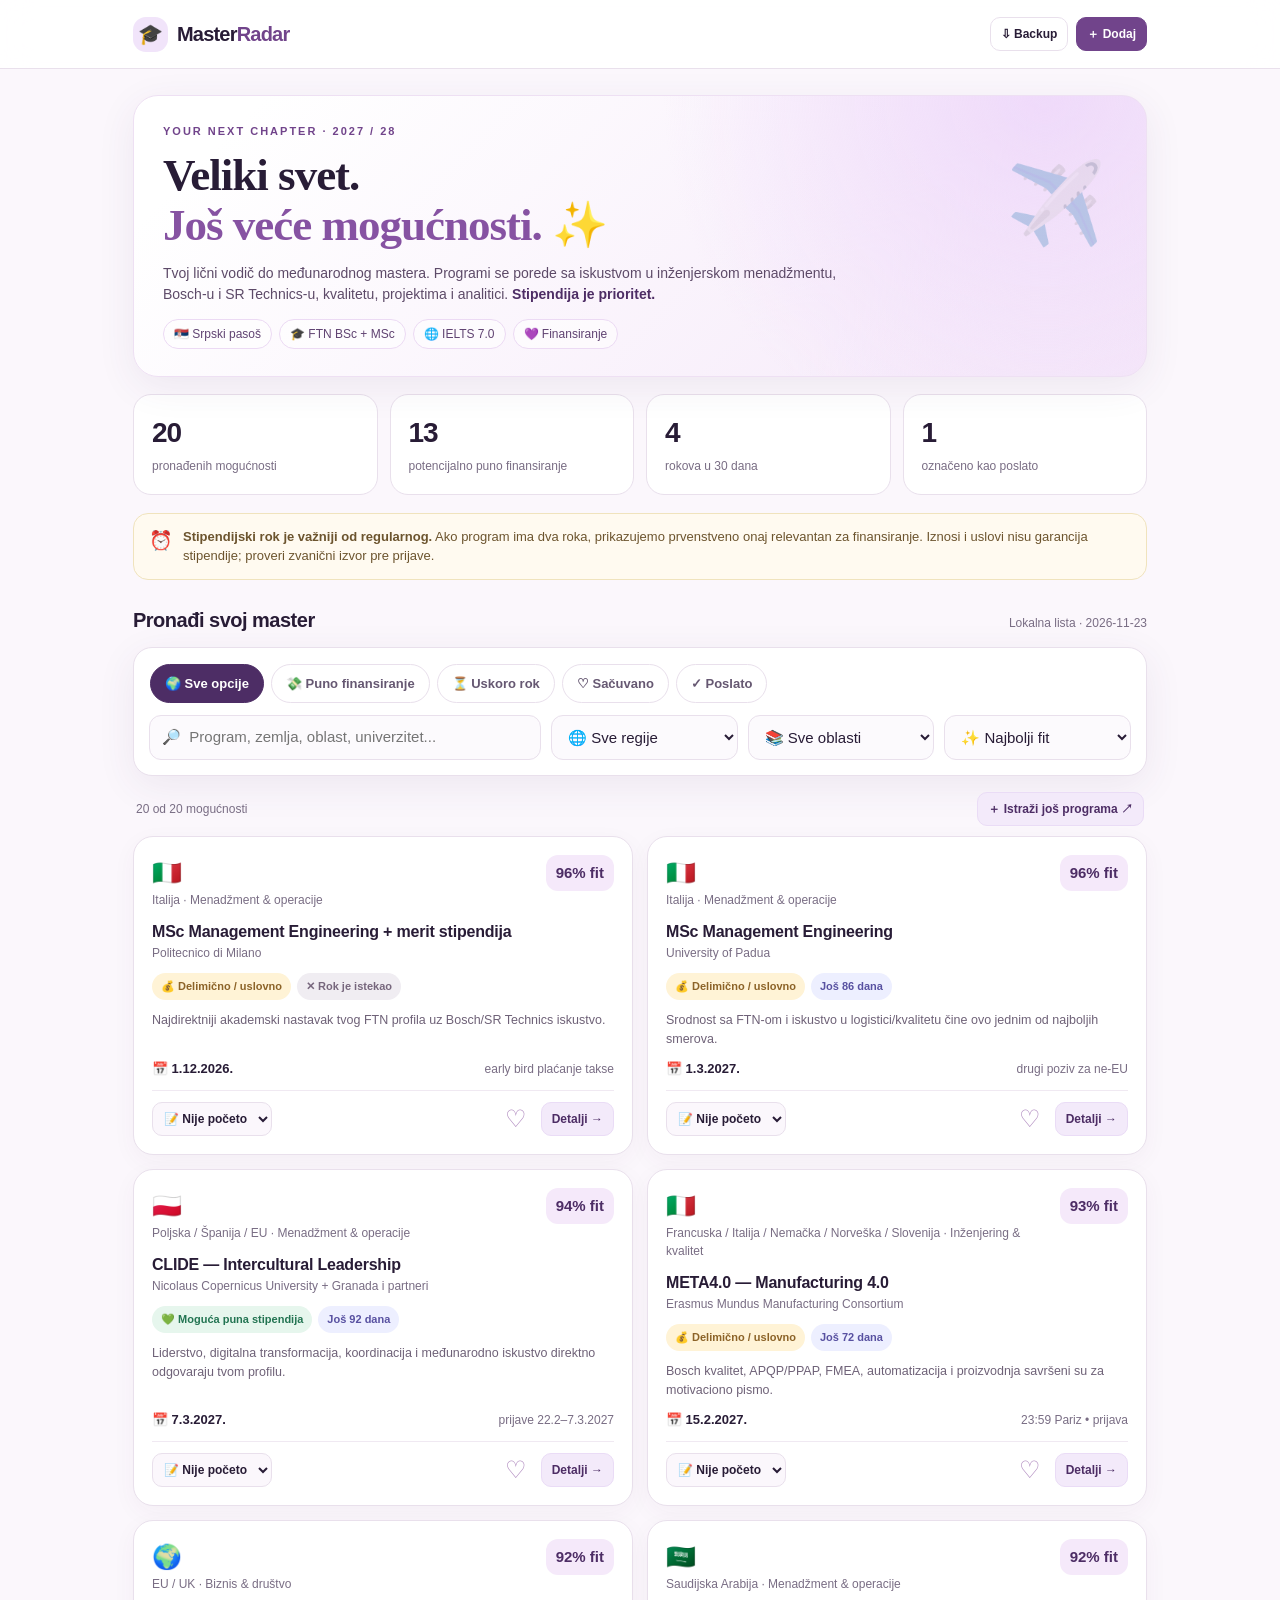
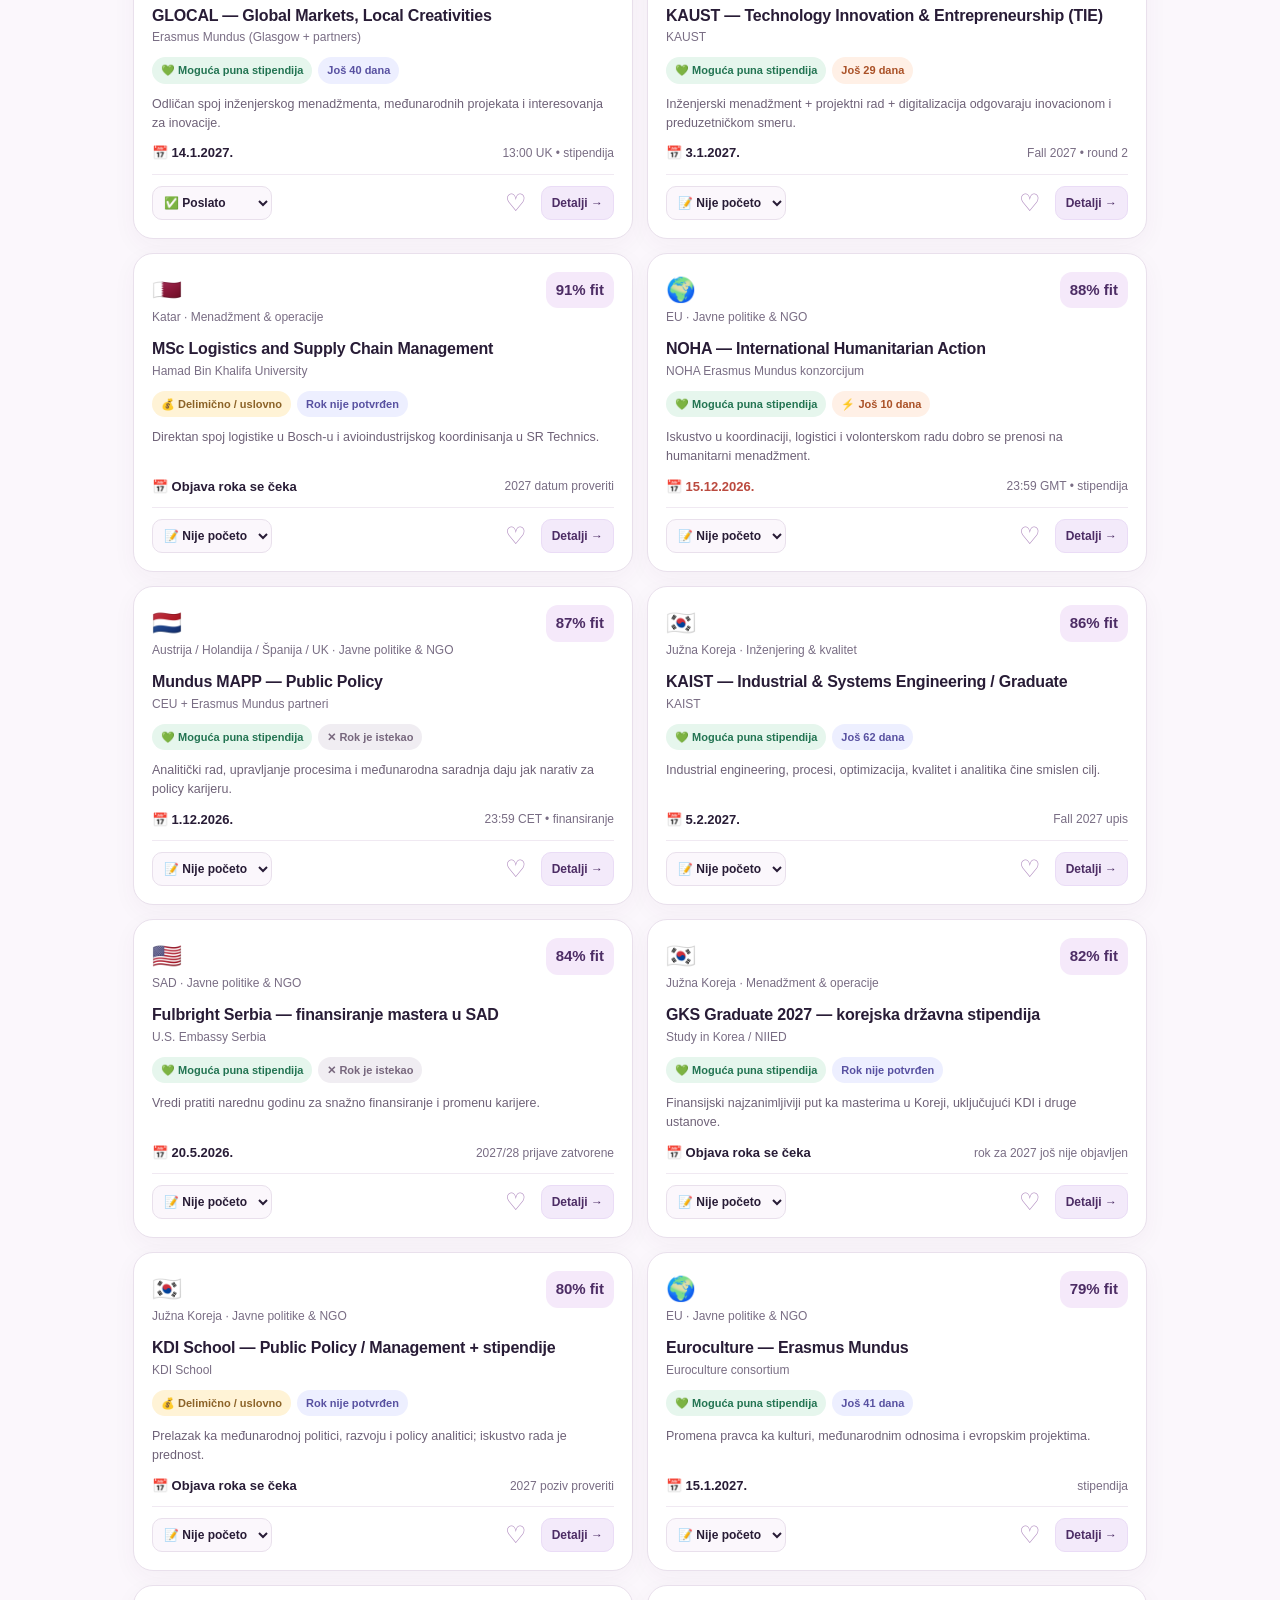
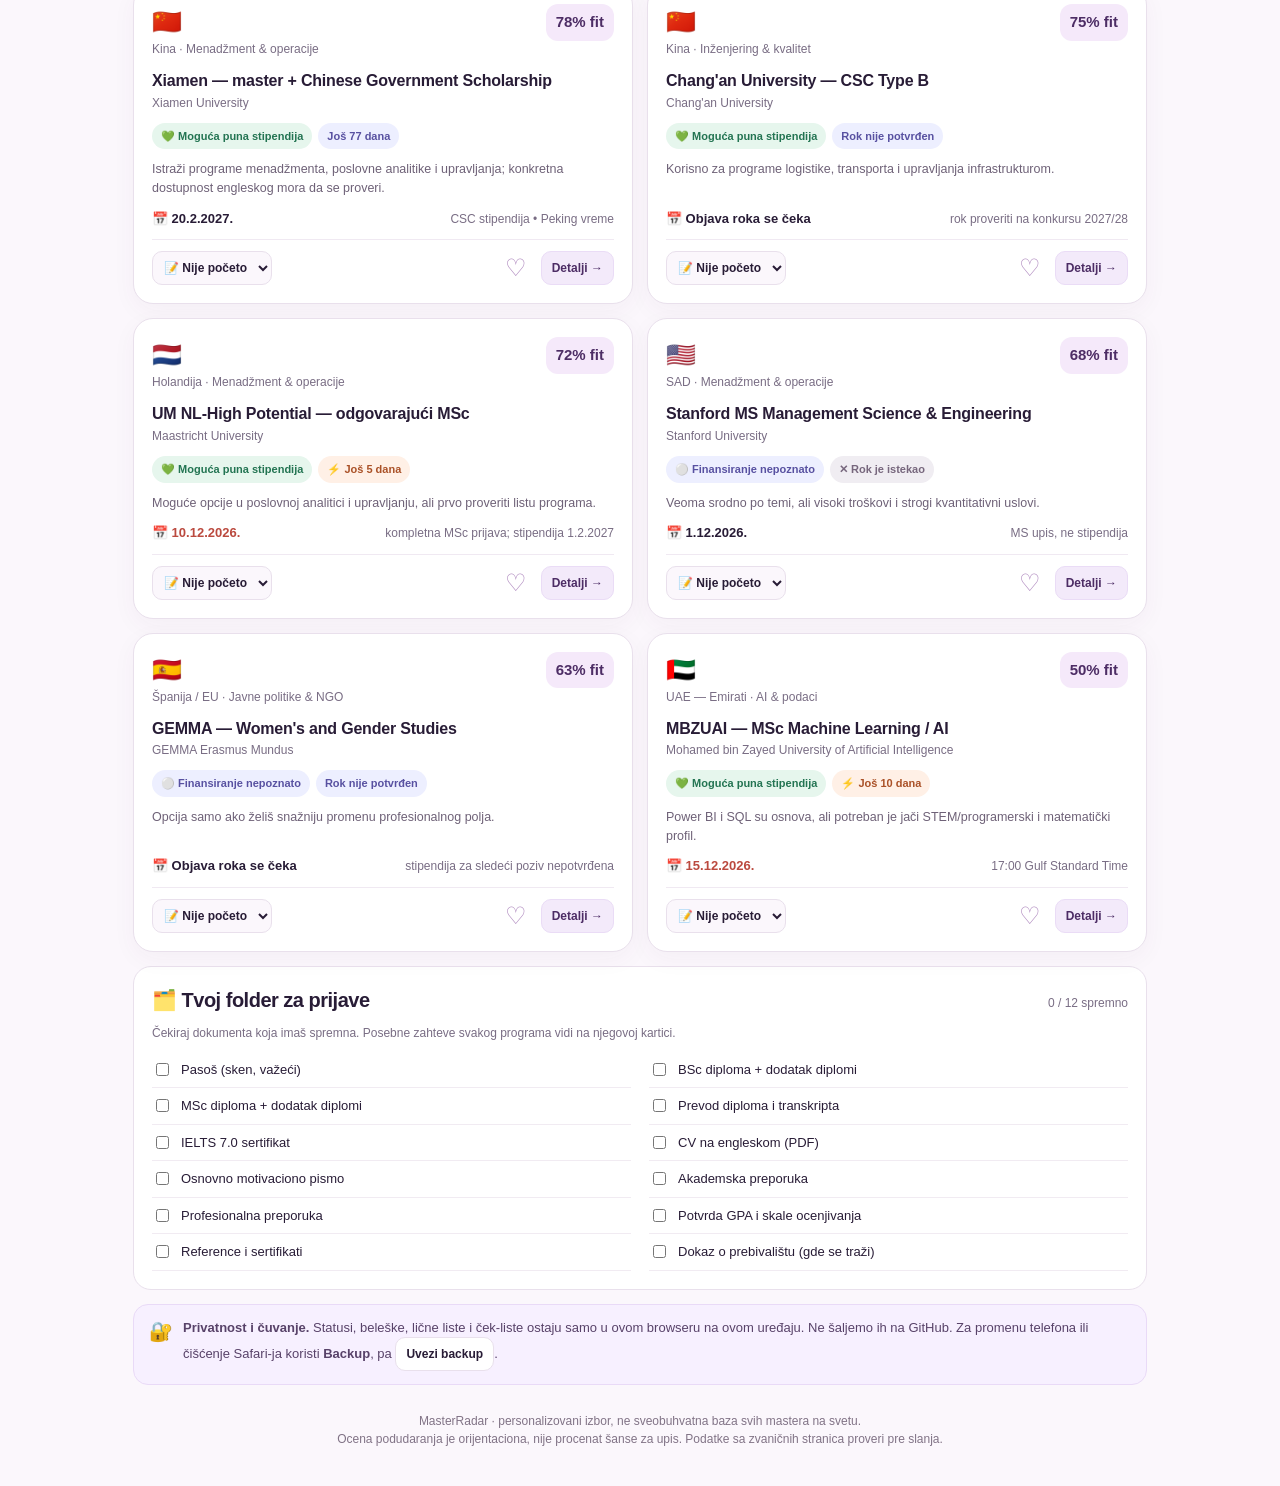
==== site/masterradar/index.html @ 1c909480 "Build mobile MasterRadar app with funding filters, deadlines, checklists and local backups" ====
<!doctype html>
<html lang="sr">
<head>
<meta charset="utf-8"><meta name="viewport" content="width=device-width,initial-scale=1,viewport-fit=cover">
<meta name="theme-color" content="#faf4fb"><meta name="apple-mobile-web-app-capable" content="yes"><meta name="apple-mobile-web-app-title" content="MasterRadar">
<meta name="description" content="Tvoj lični radar master programa, stipendija i prijava za 2027/28.">
<title>MasterRadar · tvoj sledeći korak</title>
<link rel="icon" href="data:image/svg+xml,%3Csvg xmlns='http://www.w3.org/2000/svg' viewBox='0 0 64 64'%3E%3Crect rx='18' width='64' height='64' fill='%2371448b'/%3E%3Ctext x='32' y='44' font-size='36' text-anchor='middle'%3E%F0%9F%8E%93%3C/text%3E%3C/svg%3E">
<style>
:root{--bg:#fbf7fc;--white:#fff;--ink:#281c36;--muted:#796d84;--rose:#eaddf3;--purple:#71448b;--deep:#4d2d65;--border:#e9e0ec;--mint:#e5f5ee;--gold:#fdf2d5;--shadow:0 10px 38px rgba(82,50,100,.08)}
*{box-sizing:border-box}html{scroll-behavior:smooth}body{margin:0;background:var(--bg);color:var(--ink);font:15px/1.5 -apple-system,BlinkMacSystemFont,"Segoe UI",sans-serif}a{color:inherit}button,input,select,textarea{font:inherit}button{cursor:pointer}button:focus-visible,a:focus-visible,input:focus-visible,select:focus-visible,textarea:focus-visible{outline:3px solid #ae81da;outline-offset:2px}
.container{max-width:1050px;margin:auto;padding:0 18px}.top{background:rgba(255,255,255,.9);border-bottom:1px solid var(--border);position:sticky;top:0;z-index:20;backdrop-filter:blur(16px)}.topinner{min-height:68px;display:flex;align-items:center;gap:14px;justify-content:space-between}.brand{font-size:20px;letter-spacing:-.8px;font-weight:850;display:flex;align-items:center;gap:9px}.brand i{display:inline-grid;place-items:center;background:#f1e4fa;border-radius:13px;width:35px;height:35px;font-style:normal}.brand span{color:var(--purple)}.actions{display:flex;gap:8px;flex-wrap:wrap}
.btn{border:1px solid var(--border);border-radius:13px;padding:10px 14px;background:white;color:var(--ink);font-weight:700;display:inline-flex;gap:7px;align-items:center;justify-content:center;text-decoration:none}.btn.primary{border-color:var(--purple);background:var(--purple);color:white}.btn.soft{background:#f3eafa;color:var(--deep);border-color:#eadcf6}.btn.small{font-size:12px;padding:7px 10px;border-radius:10px}.btn:hover{filter:brightness(.97)}.btn.danger{color:#a63652}.btn:disabled{opacity:.5}
.hero{background:radial-gradient(circle at 90% 0%,#efdafa 0,transparent 40%),linear-gradient(135deg,#fff 10%,#f5e8f9 100%);border:1px solid #eee0f3;border-radius:25px;padding:27px 29px;margin:26px 0 17px;position:relative;overflow:hidden;box-shadow:var(--shadow)}.eyebrow{font-size:11px;letter-spacing:2px;color:var(--purple);font-weight:850;text-transform:uppercase}.hero h1{font-family:Georgia,serif;font-size:clamp(28px,5.3vw,45px);line-height:1.13;letter-spacing:-1px;margin:10px 0 12px;font-weight:700}.hero p{max-width:680px;color:#5d4a68;margin:0;font-size:14px}.hero strong{color:var(--deep)}.hero .bubbles{position:absolute;right:4%;top:17%;font-size:80px;opacity:.23;pointer-events:none}.tagline{margin-top:14px;display:flex;gap:7px;flex-wrap:wrap}.tag{display:inline-block;background:#fff9;border:1px solid #ecdaf4;border-radius:99px;padding:5px 10px;font-size:12px;color:#604372}
.stats{display:grid;grid-template-columns:repeat(4,minmax(0,1fr));gap:12px;margin-bottom:18px}.stat{background:white;border-radius:18px;padding:17px 18px;border:1px solid var(--border)}.stat b{display:block;font-size:28px;letter-spacing:-1px}.stat span{font-size:12px;color:var(--muted)}
.section-title{display:flex;justify-content:space-between;align-items:baseline;gap:10px;margin:25px 0 12px}.section-title h2{font-size:20px;margin:0;letter-spacing:-.5px}.sub{color:var(--muted);font-size:12px}
.notice{display:flex;gap:10px;align-items:flex-start;background:#fffaf0;border:1px solid #f0e3bd;border-radius:15px;padding:13px 15px;margin:12px 0;font-size:13px;color:#6c542e}.notice.purple{background:#f7f0ff;border-color:#e9daf7;color:#584269}.notice .emoji{font-size:19px}
.controls{background:white;border:1px solid var(--border);padding:15px;border-radius:19px;box-shadow:var(--shadow)}.quick{display:flex;gap:7px;overflow-x:auto;padding:1px 1px 12px;scrollbar-width:none}.pill{white-space:nowrap;border-radius:99px;border:1px solid var(--border);background:#fff;color:#665872;font-weight:700;font-size:13px;padding:9px 14px}.pill.active{background:var(--deep);border-color:var(--deep);color:#fff}.filters{display:grid;grid-template-columns:minmax(180px,2.1fr) repeat(3,minmax(110px,1fr));gap:10px}.input{min-height:44px;width:100%;border-radius:12px;border:1px solid var(--border);padding:10px 12px;background:#fcfafd;color:var(--ink)}.resultrow{display:flex;justify-content:space-between;align-items:center;margin:16px 3px 10px;gap:10px}.cards{display:grid;grid-template-columns:repeat(2,minmax(0,1fr));gap:14px}.program{display:flex;flex-direction:column;gap:11px;background:white;border:1px solid var(--border);border-radius:20px;padding:18px;box-shadow:0 7px 24px rgba(82,50,100,.045);min-width:0}.program:hover{border-color:#d4b8e4}.prog-top{display:flex;align-items:flex-start;justify-content:space-between;gap:10px}.flag{font-size:24px}.score{background:#f5e9fa;color:var(--deep);font-weight:900;padding:7px 10px;border-radius:12px;font-size:15px;white-space:nowrap}.program h3{font-size:16px;line-height:1.35;margin:1px 0 2px;letter-spacing:-.2px}.school{font-size:12px;color:var(--muted);min-height:18px}.chips{display:flex;flex-wrap:wrap;gap:6px}.chip{font-size:11px;border-radius:99px;background:#f6f1f8;padding:5px 9px;color:#654d73;font-weight:700}.chip.full{background:#e6f6ed;color:#237452}.chip.partial{background:#fff3d6;color:#8c6328}.chip.warn{background:#fff0e6;color:#aa5127}.chip.closed{background:#f0edf2;color:#77677d}.chip.info{background:#edefff;color:#5851a1}.reason{font-size:12.5px;color:#6e6177;flex:1;margin:0}.progress{display:flex;align-items:center;gap:8px;font-size:12px;justify-content:space-between}.deadline{font-size:13px;font-weight:800}.deadline.urgent{color:#bb4a3f}.cardfoot{display:flex;justify-content:space-between;align-items:center;gap:8px;padding-top:11px;border-top:1px solid #f0e9f2}.status-select{border:1px solid var(--border);background:#fbf7fc;border-radius:10px;padding:8px 7px;color:var(--ink);font-weight:650;font-size:12px;max-width:55%}.bookmark{font-size:24px;background:none;border:0;line-height:1; padding:4px 7px;color:#ad86bd}.bookmark.on{color:#b05aa3}.footbuttons{display:flex;gap:7px;align-items:center}
.empty{background:white;border:1px dashed #dac8e1;border-radius:16px;text-align:center;padding:44px 15px;color:var(--muted)}.endnote{text-align:center;color:#817386;font-size:12px;margin:27px 0 38px}
.overlay{position:fixed;inset:0;background:rgba(28,13,40,.45);z-index:100;display:none;align-items:center;justify-content:center;padding:12px;overflow:auto}.overlay.open{display:flex}.modal{background:white;width:min(720px,100%);border-radius:24px;max-height:calc(100dvh - 24px);overflow:auto;padding:24px;position:relative;box-shadow:0 24px 90px #2e143d4a}.modal h2{font-family:Georgia,serif;font-size:27px;line-height:1.2;margin:10px 0}.modal h3{font-size:15px;margin:20px 0 8px}.close{position:sticky;top:0;float:right;z-index:2;border:1px solid var(--border);background:white;border-radius:10px;width:35px;height:35px;font-size:22px;line-height:1}.modal .cols{display:grid;grid-template-columns:1fr 1fr;gap:13px}.detail-box{background:#faf6fc;border:1px solid #efe6f2;border-radius:14px;padding:12px 13px;font-size:13px}.detail-box strong{display:block;color:#755b84;font-size:11px;text-transform:uppercase;letter-spacing:.5px;margin-bottom:4px}.checkline{display:flex;gap:10px;align-items:start;padding:8px 2px;border-bottom:1px solid #f1ebf2;font-size:13px;cursor:pointer}.checkline input{accent-color:#75478c;margin:3px 2px}.note{width:100%;min-height:72px;border:1px solid var(--border);background:#fffdfd;border-radius:12px;padding:12px;resize:vertical}.modalfoot{display:flex;gap:8px;flex-wrap:wrap;margin-top:15px}.drawergrid{display:grid;grid-template-columns:1fr 1fr;gap:14px}.docs{border:1px solid var(--border);background:white;padding:18px;border-radius:18px;margin:14px 0}.docs .checkline{font-size:13px}.docsgrid{display:grid;grid-template-columns:repeat(2,minmax(0,1fr));gap:0 18px}.tiny{font-size:11px;color:var(--muted)}.toast{position:fixed;bottom:22px;left:50%;transform:translateX(-50%);background:#49305b;color:white;padding:11px 17px;border-radius:13px;box-shadow:var(--shadow);z-index:200;display:none;max-width:90vw;font-size:13px}.toast.show{display:block}
@media(max-width:750px){.stats{grid-template-columns:repeat(2,minmax(0,1fr))}.cards{grid-template-columns:1fr}.filters{grid-template-columns:1fr 1fr}.filters .search{grid-column:1/-1}.hero .bubbles{display:none}}
@media(max-width:480px){.container{padding:0 13px}.topinner{min-height:64px}.brand{font-size:17px}.brand i{width:30px;height:30px}.actions .btn{padding:8px;font-size:12px}.hero{padding:23px 19px;margin-top:17px;border-radius:19px}.hero h1{font-size:30px}.stat{padding:12px 13px;border-radius:14px}.stat b{font-size:23px}.controls{padding:12px}.filters{grid-template-columns:1fr 1fr}.filters select{font-size:12px}.modal{padding:17px;border-radius:19px}.modal h2{font-size:24px}.modal .cols,.drawergrid,.docsgrid{grid-template-columns:1fr}.program{padding:16px}.section-title h2{font-size:18px}.resultrow{align-items:flex-start}}
</style>
</head>
<body>
<header class="top"><div class="container topinner"><div class="brand"><i>🎓</i><div>Master<span>Radar</span></div></div><div class="actions"><button class="btn small" id="backupBtn" title="Izvezi sačuvane prijave">⇩ Backup</button><button class="btn small primary" id="addBtn">＋ Dodaj</button></div></div></header>
<main class="container">
<section class="hero"><div class="eyebrow">YOUR NEXT CHAPTER · 2027 / 28</div><h1>Veliki svet.<br><span style="color:#8652a2">Još veće mogućnosti.</span> ✨</h1><p>Tvoj lični vodič do međunarodnog mastera. Programi se porede sa iskustvom u inženjerskom menadžmentu, Bosch-u i SR Technics-u, kvalitetu, projektima i analitici. <strong>Stipendija je prioritet.</strong></p><div class="tagline"><span class="tag">🇷🇸 Srpski pasoš</span><span class="tag">🎓 FTN BSc + MSc</span><span class="tag">🌐 IELTS 7.0</span><span class="tag">💜 Finansiranje</span></div><div class="bubbles">✈️</div></section>
<div class="stats"><div class="stat"><b id="sTotal">—</b><span>pronađenih mogućnosti</span></div><div class="stat"><b id="sFull">—</b><span>potencijalno puno finansiranje</span></div><div class="stat"><b id="sSoon">—</b><span>rokova u 30 dana</span></div><div class="stat"><b id="sSent">—</b><span>označeno kao poslato</span></div></div>
<div class="notice"><span class="emoji">⏰</span><div><b>Stipendijski rok je važniji od regularnog.</b> Ako program ima dva roka, prikazujemo prvenstveno onaj relevantan za finansiranje. Iznosi i uslovi nisu garancija stipendije; proveri zvanični izvor pre prijave.</div></div>
<div class="section-title"><h2>Pronađi svoj master</h2><span class="sub" id="dataStamp">Učitavam podatke…</span></div>
<section class="controls">
<div class="quick" id="quick">
<button class="pill active" data-view="all">🌍 Sve opcije</button><button class="pill" data-view="funded">💸 Puno finansiranje</button><button class="pill" data-view="soon">⏳ Uskoro rok</button><button class="pill" data-view="saved">♡ Sačuvano</button><button class="pill" data-view="sent">✓ Poslato</button>
</div>
<div class="filters">
<input class="input search" id="query" placeholder="🔎  Program, zemlja, oblast, univerzitet...">
<select class="input" id="region"><option value="">🌐 Sve regije</option><option>Evropa</option><option>Azija</option><option>Bliski istok</option><option>Severna Amerika</option></select>
<select class="input" id="area"><option value="">📚 Sve oblasti</option><option>Menadžment & operacije</option><option>Inženjering & kvalitet</option><option>Javne politike & NGO</option><option>Biznis & društvo</option><option>AI & podaci</option></select>
<select class="input" id="sort"><option value="priority">✨ Najbolji fit</option><option value="deadline">📅 Najbliži rok</option><option value="country">🗺️ Po zemlji</option></select>
</div>
</section>
<div class="resultrow"><span class="sub" id="resultCount">Učitavam…</span><button id="searchWeb" class="btn small soft">＋ Istraži još programa ↗</button></div>
<section id="cards" class="cards" aria-live="polite"></section>
<section class="docs"><div class="section-title" style="margin:0 0 9px"><h2>🗂️ Tvoj folder za prijave</h2><span class="sub" id="docsProgress">0 / 0 spremno</span></div><p class="sub" style="margin:0 0 10px">Čekiraj dokumenta koja imaš spremna. Posebne zahteve svakog programa vidi na njegovoj kartici.</p><div class="docsgrid" id="globalDocs"></div></section>
<div class="notice purple"><span class="emoji">🔐</span><div><b>Privatnost i čuvanje.</b> Statusi, beleške, lične liste i ček-liste ostaju samo u ovom browseru na ovom uređaju. Ne šaljemo ih na GitHub. Za promenu telefona ili čišćenje Safari-ja koristi <b>Backup</b>, pa <button class="btn small" id="importBtn">Uvezi backup</button>. <input type="file" id="importFile" accept="application/json" hidden></div></div>
<footer class="endnote">MasterRadar · personalizovani izbor, ne sveobuhvatna baza svih mastera na svetu.<br>Ocena podudaranja je orijentaciona, nije procenat šanse za upis. Podatke sa zvaničnih stranica proveri pre slanja.</footer>
</main>
<div class="overlay" id="overlay" role="dialog" aria-modal="true" aria-labelledby="modalTitle"><div class="modal" id="modal"></div></div>
<div class="toast" id="toast" role="status"></div>
<script>
(function(){
"use strict";
var REPO="https://raw.githubusercontent.com/toodorka/jobradar/main/site/masterradar/data/programs.json";
var stateKey="masterradar-v1"; var state={statuses:{"glocal":"poslato"},saved:{},checks:{},globalDocs:{},notes:{},custom:[]};
var programs=[]; var view="all";
var docList=["Pasoš (sken, važeći)","BSc diploma + dodatak diplomi","MSc diploma + dodatak diplomi","Prevod diploma i transkripta","IELTS 7.0 sertifikat","CV na engleskom (PDF)","Osnovno motivaciono pismo","Akademska preporuka","Profesionalna preporuka","Potvrda GPA i skale ocenjivanja","Reference i sertifikati","Dokaz o prebivalištu (gde se traži)"];
var $=function(id){return document.getElementById(id)};
function safe(s){return String(s==null?"":s).replace(/[&<>"']/g,function(c){return {"&":"&amp;","<":"&lt;",">":"&gt;",'"':"&quot;","'":"&#39;"}[c]})}
function link(s){return /^https:\/\//i.test(String(s||""))?String(s):"#"}
function toast(s){$("toast").textContent=s;$("toast").className="toast show";clearTimeout(toast.timer);toast.timer=setTimeout(function(){$("toast").className="toast"},3100)}
function loadState(){try{var x=JSON.parse(localStorage.getItem(stateKey)||"null");if(x&&typeof x==="object"){["statuses","saved","checks","globalDocs","notes"].forEach(function(k){if(x[k]&&typeof x[k]==="object")state[k]=x[k]});if(Array.isArray(x.custom))state.custom=x.custom}}catch(e){}}
function persist(){try{localStorage.setItem(stateKey,JSON.stringify(state))}catch(e){toast("Safari nije sačuvao izmene. Koristi Backup.")}}
function dayDiff(v){if(!v)return null;var date=new Date(v+"T12:00:00");return Math.ceil((date-new Date())/86400000)}
function deadlineLabel(p){var n=dayDiff(p.deadline);if(n===null)return {html:"Rok nije potvrđen",kind:"info",n:99999};if(n<0)return{html:"Rok je istekao",kind:"closed",n:n};if(n===0)return{html:"DANAS je rok!",kind:"warn",n:0};if(n<=30)return{html:"Još "+n+" dana",kind:"warn",n:n};return{html:"Još "+n+" dana",kind:"info",n:n}}
function fullText(p){return [p.title,p.university,p.country,p.area,p.why,p.money].join(" ").toLowerCase()}
function fundingLabel(f){return f==="full"?"💚 Moguća puna stipendija":f==="partial"?"💰 Delimično / uslovno":"⚪ Finansiranje nepoznato"}
function formatDate(v){if(!v)return"Objava roka se čeka";var parts=v.split("-");return Number(parts[2])+"."+Number(parts[1])+"."+parts[0]+"."}
function flag(p){var t=(p.country||"").toLowerCase();if(t.includes("kina"))return"🇨🇳";if(t.includes("koreja"))return"🇰🇷";if(t.includes("emirati"))return"🇦🇪";if(t.includes("saudijska"))return"🇸🇦";if(t.includes("katar"))return"🇶🇦";if(t.includes("sad"))return"🇺🇸";if(t.includes("italija"))return"🇮🇹";if(t.includes("holandija"))return"🇳🇱";if(t.includes("poljska"))return"🇵🇱";if(t.includes("španija"))return"🇪🇸";return"🌍"}
function getStatus(p){return state.statuses[p.id]||"novo"}
function isSent(p){return ["poslato","intervju","primljena"].includes(getStatus(p))}
function filterPrograms(){var q=$("query").value.trim().toLowerCase(),region=$("region").value,area=$("area").value;var out=programs.filter(function(p){var dd=deadlineLabel(p);return (!q||fullText(p).includes(q))&&(!region||p.region===region)&&(!area||p.area===area)&&
(view==="all"||view==="funded"&&p.funding==="full"||view==="soon"&&dd.n>=0&&dd.n<=30||view==="saved"&&!!state.saved[p.id]||view==="sent"&&isSent(p))});var sort=$("sort").value;out.sort(function(a,b){if(sort==="deadline")return (dayDiff(a.deadline)===null?99999:dayDiff(a.deadline)<0?99998:dayDiff(a.deadline))-(dayDiff(b.deadline)===null?99999:dayDiff(b.deadline)<0?99998:dayDiff(b.deadline));if(sort==="country")return a.country.localeCompare(b.country);return (b.fit||0)-(a.fit||0)});return out}
function card(p){var d=deadlineLabel(p),status=getStatus(p),saved=!!state.saved[p.id],urgent=d.n>=0&&d.n<=14;return '<article class="program"><div class="prog-top"><div><span class="flag">'+flag(p)+'</span><div class="school">'+safe(p.country)+' · '+safe(p.area)+'</div></div><div class="score" title="Tematska srodnost, nije šansa za upis">'+safe(p.fit||"—")+'% fit</div></div><div><h3>'+safe(p.title)+'</h3><div class="school">'+safe(p.university)+'</div></div><div class="chips"><span class="chip '+(p.funding==="full"?"full":p.funding==="partial"?"partial":"info")+'">'+fundingLabel(p.funding)+'</span><span class="chip '+d.kind+'">'+(d.n<0?"✕ ":urgent?"⚡ ":"") +d.html+'</span></div><p class="reason">'+safe(p.why)+'</p><div class="progress"><span class="deadline '+(urgent?"urgent":"")+'">📅 '+safe(formatDate(p.deadline))+'</span><span class="sub">'+safe(p.deadlineNote||"")+'</span></div><div class="cardfoot"><select class="status-select" aria-label="Status prijave" data-status="'+safe(p.id)+'">'+statusOptions(status)+'</select><div class="footbuttons"><button class="bookmark '+(saved?"on":"")+'" aria-label="Sačuvaj program" data-save="'+safe(p.id)+'">'+(saved?"♥":"♡")+'</button><button class="btn small soft" data-detail="'+safe(p.id)+'">Detalji →</button></div></div></article>'}
function statusOptions(current){return[["novo","📝 Nije početo"],["pripremam","🧩 Pripremam"],["poslato","✅ Poslato"],["intervju","💬 Intervju"],["primljena","🎉 Primljena"],["odbijeno","⚪ Odbijeno"]].map(function(t){return'<option value="'+t[0]+'" '+(t[0]===current?"selected":"")+'>'+t[1]+'</option>'}).join("")}
function render(){var out=filterPrograms();$("cards").innerHTML=out.map(card).join("")||'<div class="empty">🔎 Nema rezultata za ove filtere. Probaj drugu oblast ili region.</div>';$("resultCount").textContent=out.length+" od "+programs.length+" mogućnosti";
$("sTotal").textContent=programs.length;$("sFull").textContent=programs.filter(function(p){return p.funding==="full"}).length;$("sSoon").textContent=programs.filter(function(p){var n=dayDiff(p.deadline);return n!==null&&n>=0&&n<=30}).length;$("sSent").textContent=programs.filter(isSent).length;renderDocs();}
function renderDocs(){var c=docList.filter(function(d){return !!state.globalDocs[d]}).length;$("docsProgress").textContent=c+" / "+docList.length+" spremno";$("globalDocs").innerHTML=docList.map(function(d,i){return'<label class="checkline"><input type="checkbox" data-doc="'+i+'" '+(state.globalDocs[d]?"checked":"")+'><span>'+safe(d)+'</span></label>'}).join("")}
function detail(id){var p=programs.find(function(x){return x.id===id});if(!p)return;var d=deadlineLabel(p),c=state.checks[id]||{},notes=state.notes[id]||"";var checks=(p.documents||[]).map(function(doc,i){return '<label class="checkline"><input type="checkbox" data-pdoc="'+safe(id)+'" data-index="'+i+'" '+(c[i]?"checked":"")+'><span>'+safe(doc)+'</span></label>'}).join("");
$("modal").innerHTML='<button class="close" aria-label="Zatvori" id="x">×</button><div class="eyebrow">'+safe(p.country)+' · '+safe(p.area)+'</div><h2 id="modalTitle">'+flag(p)+' '+safe(p.title)+'</h2><p class="sub">'+safe(p.university)+' · ✨ '+safe(p.fit||"—")+'% srodnost sa CV-jem</p><div class="chips"><span class="chip '+(p.funding==="full"?"full":p.funding==="partial"?"partial":"info")+'">'+fundingLabel(p.funding)+'</span><span class="chip '+d.kind+'">'+d.html+'</span></div><div class="cols" style="margin-top:14px"><div class="detail-box"><strong>📅 Stipendijski / glavni rok</strong>'+safe(formatDate(p.deadline))+'<br><span class="tiny">'+safe(p.deadlineNote)+'</span></div><div class="detail-box"><strong>💶 Finansiranje</strong>'+safe(p.money)+'</div></div><h3>💜 Zašto odgovara tvom CV-ju</h3><p class="sub">'+safe(p.why)+'</p><div class="notice"><span>⚠️</span><div>'+safe(p.caution||"Uvek proveri detalje.")+'<br><b>Drugi master:</b> posebno proveriti uslov za upis/stipendiju.</div></div><h3>📋 Dokumenta za ovu prijavu</h3><div>'+checks+'</div><h3>✍️ Moje beleške</h3><textarea class="note" id="detailNotes" placeholder="Npr. kome sam pisala, šta čeka odgovor, datum slanja...">'+safe(notes)+'</textarea><div style="margin-top:10px"><label class="sub">Status prijave: </label><select class="input" id="detailStatus" style="width:190px">'+statusOptions(getStatus(p))+'</select></div><div class="modalfoot"><a class="btn primary" href="'+safe(link(p.url))+'" target="_blank" rel="noopener noreferrer">Zvanična stranica ↗</a><button class="btn soft" id="calendarBtn" '+(p.deadline?"":"disabled")+'>📅 U kalendar (.ics)</button><button class="btn" id="modalSave">'+(state.saved[id]?"♥ Sačuvano":"♡ Sačuvaj")+'</button>'+(p.custom?'<button class="btn danger" id="deleteCustom">Obriši moj unos</button>':"")+'</div><p class="tiny">Rokove i stipendije uvek proveri na zvaničnom sajtu. Poslednji urednički pregled: 23.11.2026; automatska provera linka ne menja rok bez potvrde.</p>';
$("overlay").classList.add("open");$("x").onclick=closeModal;$("detailStatus").onchange=function(e){state.statuses[id]=e.target.value;persist();render()};$("detailNotes").oninput=function(e){state.notes[id]=e.target.value;persist()};$("modalSave").onclick=function(){state.saved[id]=!state.saved[id];persist();render();detail(id)};$("calendarBtn").onclick=function(){calendar(p)};var del=$("deleteCustom");if(del)del.onclick=function(){if(confirm("Obrisati samo ovaj ručno dodat program?")){state.custom=state.custom.filter(function(x){return x.id!==id});programs=programs.filter(function(x){return x.id!==id});persist();render();closeModal()}};}
function closeModal(){$("overlay").classList.remove("open")}
function download(name,content,type){var blob=new Blob([content],{type:type||"application/json;charset=utf-8"}),u=URL.createObjectURL(blob),a=document.createElement("a");a.href=u;a.download=name;document.body.appendChild(a);a.click();a.remove();setTimeout(function(){URL.revokeObjectURL(u)},1000)}
function calendar(p){if(!p.deadline)return;var dt=p.deadline.replace(/-/g,"");var x="BEGIN:VCALENDAR\r\nVERSION:2.0\r\nPRODID:-//MasterRadar//SR\r\nBEGIN:VEVENT\r\nUID:masterradar-"+p.id+"-"+dt+"@masterradar\r\nDTSTAMP:"+new Date().toISOString().replace(/[-:]/g,"").replace(/\.\d{3}/,"")+"\r\nDTSTART;VALUE=DATE:"+dt+"\r\nDTEND;VALUE=DATE:"+dt+"\r\nSUMMARY:"+("ROK: "+p.title).replace(/[,;]/g," ")+"\r\nDESCRIPTION:"+("Proveri tacno vreme i izvore: "+p.url+" "+(p.deadlineNote||"")).replace(/[,;]/g," ")+"\r\nEND:VEVENT\r\nEND:VCALENDAR";download("masterradar-"+p.id+".ics",x,"text/calendar;charset=utf-8");toast("Kalendar je preuzet — otvori .ics fajl")}
function openAdd(){$("modal").innerHTML='<button class="close" id="x">×</button><div class="eyebrow">MOJA LISTA</div><h2 id="modalTitle">Dodaj novi master ✨</h2><p class="sub">Pronašla si nešto novo? Dodaj u radar i odmah prati status i dokumenta.</p><form id="addForm"><label class="tiny">Naziv programa *</label><input class="input" name="title" required placeholder="npr. MSc Innovation Management"><label class="tiny">Univerzitet *</label><input class="input" name="university" required><div class="drawergrid"><div><label class="tiny">Zemlja</label><input class="input" name="country" placeholder="npr. Austrija"></div><div><label class="tiny">Stipendijski rok</label><input class="input" name="deadline" type="date"></div></div><div class="drawergrid"><div><label class="tiny">Regija</label><select class="input" name="region"><option>Evropa</option><option>Azija</option><option>Bliski istok</option><option>Severna Amerika</option><option>Ostalo</option></select></div><div><label class="tiny">Finansiranje</label><select class="input" name="funding"><option value="unknown">Nepoznato</option><option value="full">Puno, uz stipendiju</option><option value="partial">Delimično</option></select></div></div><label class="tiny">Zvanični link (https://...)</label><input class="input" type="url" name="url" placeholder="https://"><label class="tiny">Moja napomena</label><textarea class="note" name="caution" placeholder="Šta treba da proverim?"></textarea><div class="modalfoot"><button type="submit" class="btn primary">＋ Sačuvaj master</button></div></form>';$("overlay").classList.add("open");$("x").onclick=closeModal;$("addForm").onsubmit=function(e){e.preventDefault();var f=new FormData(e.target);var id="my-"+Date.now(),p={id:id,title:String(f.get("title")||""),university:String(f.get("university")||""),country:String(f.get("country")||"Nepoznato"),region:String(f.get("region")||"Ostalo"),area:"Menadžment & operacije",deadline:String(f.get("deadline")||"")||null,deadlineNote:"moj unos; proveri izvor",funding:String(f.get("funding")||"unknown"),fit:75,why:"Ručno dodat program. Proveri podudarnost sa CV-jem.",money:"Finansiranje tek treba proveriti.",url:String(f.get("url")||""),documents:["CV","Diploma i transkript","IELTS","Motivaciono pismo","Preporuke"],caution:String(f.get("caution")||"Proveriti uslove."),custom:true};state.custom.push(p);programs.push(p);state.saved[id]=true;persist();closeModal();render();toast("Novi master je dodat u tvoju listu ✨")}}
$("overlay").onclick=function(e){if(e.target===$("overlay"))closeModal()};document.addEventListener("keydown",function(e){if(e.key==="Escape")closeModal()});
$("cards").addEventListener("click",function(e){var d=e.target.closest("[data-detail]");if(d)detail(d.dataset.detail);var b=e.target.closest("[data-save]");if(b){state.saved[b.dataset.save]=!state.saved[b.dataset.save];persist();render()}});
$("cards").addEventListener("change",function(e){if(e.target.matches("[data-status]")){state.statuses[e.target.dataset.status]=e.target.value;persist();render();toast("Status prijave sačuvan ✓")}});
$("modal").addEventListener("change",function(e){if(e.target.matches("[data-pdoc]")){var id=e.target.dataset.pdoc,idx=e.target.dataset.index;state.checks[id]=state.checks[id]||{};state.checks[id][idx]=e.target.checked;persist()}});
$("globalDocs").addEventListener("change",function(e){if(e.target.matches("[data-doc]")){state.globalDocs[docList[Number(e.target.dataset.doc)]]=e.target.checked;persist();renderDocs()}});
$("quick").addEventListener("click",function(e){var x=e.target.closest("[data-view]");if(!x)return;view=x.dataset.view;document.querySelectorAll("[data-view]").forEach(function(b){b.classList.toggle("active",b===x)});render()});
["query","region","area","sort"].forEach(function(id){$(id).addEventListener(id==="query"?"input":"change",render)});
$("addBtn").onclick=openAdd;
$("backupBtn").onclick=function(){download("masterradar-backup-"+new Date().toISOString().slice(0,10)+".json",JSON.stringify({kind:"MasterRadarBackup",version:1,createdAt:new Date().toISOString(),state:state},null,2));toast("Backup preuzet. Sačuvaj ga u Files/iCloud-u.")};
$("importBtn").onclick=function(){$("importFile").click()};
$("importFile").onchange=function(e){var f=e.target.files&&e.target.files[0];if(!f)return;var r=new FileReader();r.onload=function(){try{var obj=JSON.parse(r.result);if(obj.kind!=="MasterRadarBackup"||!obj.state||!Array.isArray(obj.state.custom))throw Error("format");if(!confirm("Uvesti backup? Zameniće trenutne statuse i beleške."))return;state=obj.state;persist();programs=programs.filter(function(x){return!x.custom}).concat(state.custom);render();toast("Backup je uvezen ✓")}catch(err){toast("Neispravan backup fajl")}};r.readAsText(f);e.target.value=""};
$("searchWeb").onclick=function(){var q=$("query").value.trim()||"engineering management innovation operations";var r=$("region").value;var s='master 2027 scholarship fully funded '+q+' '+r+' international students official site';window.open("https://www.google.com/search?q="+encodeURIComponent(s),"_blank","noopener")};
async function init(){loadState();try{var response=await fetch(REPO+"?refresh="+Date.now(),{cache:"no-store"});if(!response.ok)throw Error("HTTP "+response.status);var data=await response.json();if(!Array.isArray(data.programs))throw Error("format");programs=data.programs.concat(state.custom||[]);$("dataStamp").textContent="Istraženo: "+(data.generatedAt||"2026-11-23")+" · "+data.programs.length+" proveravanih opcija";}catch(e){try{var r=await fetch("./data/programs.json?refresh="+Date.now());var data2=await r.json();programs=(data2.programs||[]).concat(state.custom||[]);$("dataStamp").textContent="Lokalna lista · "+(data2.generatedAt||"");}catch(e2){programs=(state.custom||[]);$("dataStamp").textContent="⚠️ Nije moguće učitati javni katalog — proveri internet";toast("Katalog privremeno nedostupan. Tvoji statusi su sačuvani.")}}render()}
init();
})();
</script>
</body></html>
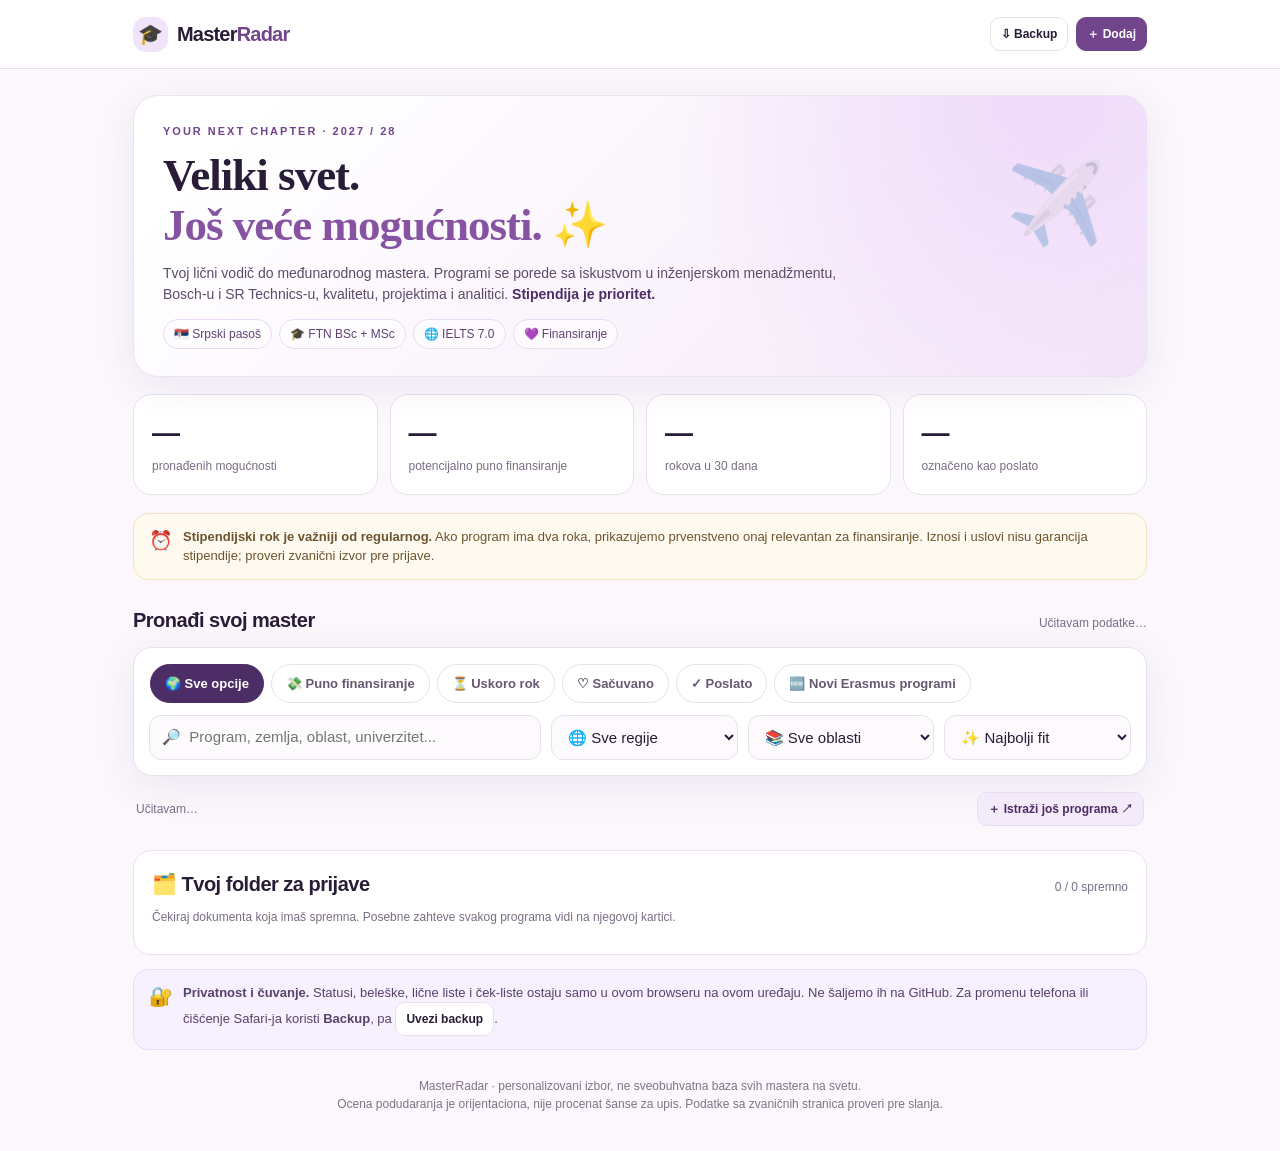
==== commit 7c0c86f8: "Show newly discovered Erasmus catalogue matches and latest scan in MasterRadar" ====
--- a/site/masterradar/index.html
+++ b/site/masterradar/index.html
@@ -28,10 +28,10 @@
 <section class="hero"><div class="eyebrow">YOUR NEXT CHAPTER · 2027 / 28</div><h1>Veliki svet.<br><span style="color:#8652a2">Još veće mogućnosti.</span> ✨</h1><p>Tvoj lični vodič do međunarodnog mastera. Programi se porede sa iskustvom u inženjerskom menadžmentu, Bosch-u i SR Technics-u, kvalitetu, projektima i analitici. <strong>Stipendija je prioritet.</strong></p><div class="tagline"><span class="tag">🇷🇸 Srpski pasoš</span><span class="tag">🎓 FTN BSc + MSc</span><span class="tag">🌐 IELTS 7.0</span><span class="tag">💜 Finansiranje</span></div><div class="bubbles">✈️</div></section>
 <div class="stats"><div class="stat"><b id="sTotal">—</b><span>pronađenih mogućnosti</span></div><div class="stat"><b id="sFull">—</b><span>potencijalno puno finansiranje</span></div><div class="stat"><b id="sSoon">—</b><span>rokova u 30 dana</span></div><div class="stat"><b id="sSent">—</b><span>označeno kao poslato</span></div></div>
 <div class="notice"><span class="emoji">⏰</span><div><b>Stipendijski rok je važniji od regularnog.</b> Ako program ima dva roka, prikazujemo prvenstveno onaj relevantan za finansiranje. Iznosi i uslovi nisu garancija stipendije; proveri zvanični izvor pre prijave.</div></div>
-<div class="section-title"><h2>Pronađi svoj master</h2><span class="sub" id="dataStamp">Učitavam podatke…</span></div>
+<div class="notice purple" id="scanStatus" style="display:none"><span class="emoji">🛰️</span><div id="scanText"></div></div><div class="section-title"><h2>Pronađi svoj master</h2><span class="sub" id="dataStamp">Učitavam podatke…</span></div>
 <section class="controls">
 <div class="quick" id="quick">
-<button class="pill active" data-view="all">🌍 Sve opcije</button><button class="pill" data-view="funded">💸 Puno finansiranje</button><button class="pill" data-view="soon">⏳ Uskoro rok</button><button class="pill" data-view="saved">♡ Sačuvano</button><button class="pill" data-view="sent">✓ Poslato</button>
+<button class="pill active" data-view="all">🌍 Sve opcije</button><button class="pill" data-view="funded">💸 Puno finansiranje</button><button class="pill" data-view="soon">⏳ Uskoro rok</button><button class="pill" data-view="saved">♡ Sačuvano</button><button class="pill" data-view="sent">✓ Poslato</button><button class="pill" data-view="discovered">🆕 Novi Erasmus programi</button>
 </div>
 <div class="filters">
 <input class="input search" id="query" placeholder="🔎  Program, zemlja, oblast, univerzitet...">
@@ -53,7 +53,7 @@
 "use strict";
 var REPO="https://raw.githubusercontent.com/toodorka/jobradar/main/site/masterradar/data/programs.json";
 var stateKey="masterradar-v1"; var state={statuses:{"glocal":"poslato"},saved:{},checks:{},globalDocs:{},notes:{},custom:[]};
-var programs=[]; var view="all";
+var programs=[]; var view="all"; var curatedCount=0;
 var docList=["Pasoš (sken, važeći)","BSc diploma + dodatak diplomi","MSc diploma + dodatak diplomi","Prevod diploma i transkripta","IELTS 7.0 sertifikat","CV na engleskom (PDF)","Osnovno motivaciono pismo","Akademska preporuka","Profesionalna preporuka","Potvrda GPA i skale ocenjivanja","Reference i sertifikati","Dokaz o prebivalištu (gde se traži)"];
 var $=function(id){return document.getElementById(id)};
 function safe(s){return String(s==null?"":s).replace(/[&<>"']/g,function(c){return {"&":"&amp;","<":"&lt;",">":"&gt;",'"':"&quot;","'":"&#39;"}[c]})}
@@ -69,8 +69,8 @@
 function flag(p){var t=(p.country||"").toLowerCase();if(t.includes("kina"))return"🇨🇳";if(t.includes("koreja"))return"🇰🇷";if(t.includes("emirati"))return"🇦🇪";if(t.includes("saudijska"))return"🇸🇦";if(t.includes("katar"))return"🇶🇦";if(t.includes("sad"))return"🇺🇸";if(t.includes("italija"))return"🇮🇹";if(t.includes("holandija"))return"🇳🇱";if(t.includes("poljska"))return"🇵🇱";if(t.includes("španija"))return"🇪🇸";return"🌍"}
 function getStatus(p){return state.statuses[p.id]||"novo"}
 function isSent(p){return ["poslato","intervju","primljena"].includes(getStatus(p))}
-function filterPrograms(){var q=$("query").value.trim().toLowerCase(),region=$("region").value,area=$("area").value;var out=programs.filter(function(p){var dd=deadlineLabel(p);return (!q||fullText(p).includes(q))&&(!region||p.region===region)&&(!area||p.area===area)&&
-(view==="all"||view==="funded"&&p.funding==="full"||view==="soon"&&dd.n>=0&&dd.n<=30||view==="saved"&&!!state.saved[p.id]||view==="sent"&&isSent(p))});var sort=$("sort").value;out.sort(function(a,b){if(sort==="deadline")return (dayDiff(a.deadline)===null?99999:dayDiff(a.deadline)<0?99998:dayDiff(a.deadline))-(dayDiff(b.deadline)===null?99999:dayDiff(b.deadline)<0?99998:dayDiff(b.deadline));if(sort==="country")return a.country.localeCompare(b.country);return (b.fit||0)-(a.fit||0)});return out}
+function filterPrograms(){var q=$("query").value.trim().toLowerCase(),region=$("region").value,area=$("area").value;var out=programs.filter(function(p){var dd=deadlineLabel(p);if(view==="all"&&p.candidate)return false;if(view==="discovered"&&!p.candidate)return false;return (!q||fullText(p).includes(q))&&(!region||p.region===region)&&(!area||p.area===area)&&
+(view==="all"||view==="funded"&&p.funding==="full"||view==="soon"&&dd.n>=0&&dd.n<=30||view==="saved"&&!!state.saved[p.id]||view==="sent"&&isSent(p)||view==="discovered"&&!!p.candidate))});var sort=$("sort").value;out.sort(function(a,b){if(sort==="deadline")return (dayDiff(a.deadline)===null?99999:dayDiff(a.deadline)<0?99998:dayDiff(a.deadline))-(dayDiff(b.deadline)===null?99999:dayDiff(b.deadline)<0?99998:dayDiff(b.deadline));if(sort==="country")return a.country.localeCompare(b.country);return (b.fit||0)-(a.fit||0)});return out}
 function card(p){var d=deadlineLabel(p),status=getStatus(p),saved=!!state.saved[p.id],urgent=d.n>=0&&d.n<=14;return '<article class="program"><div class="prog-top"><div><span class="flag">'+flag(p)+'</span><div class="school">'+safe(p.country)+' · '+safe(p.area)+'</div></div><div class="score" title="Tematska srodnost, nije šansa za upis">'+safe(p.fit||"—")+'% fit</div></div><div><h3>'+safe(p.title)+'</h3><div class="school">'+safe(p.university)+'</div></div><div class="chips"><span class="chip '+(p.funding==="full"?"full":p.funding==="partial"?"partial":"info")+'">'+fundingLabel(p.funding)+'</span><span class="chip '+d.kind+'">'+(d.n<0?"✕ ":urgent?"⚡ ":"") +d.html+'</span></div><p class="reason">'+safe(p.why)+'</p><div class="progress"><span class="deadline '+(urgent?"urgent":"")+'">📅 '+safe(formatDate(p.deadline))+'</span><span class="sub">'+safe(p.deadlineNote||"")+'</span></div><div class="cardfoot"><select class="status-select" aria-label="Status prijave" data-status="'+safe(p.id)+'">'+statusOptions(status)+'</select><div class="footbuttons"><button class="bookmark '+(saved?"on":"")+'" aria-label="Sačuvaj program" data-save="'+safe(p.id)+'">'+(saved?"♥":"♡")+'</button><button class="btn small soft" data-detail="'+safe(p.id)+'">Detalji →</button></div></div></article>'}
 function statusOptions(current){return[["novo","📝 Nije početo"],["pripremam","🧩 Pripremam"],["poslato","✅ Poslato"],["intervju","💬 Intervju"],["primljena","🎉 Primljena"],["odbijeno","⚪ Odbijeno"]].map(function(t){return'<option value="'+t[0]+'" '+(t[0]===current?"selected":"")+'>'+t[1]+'</option>'}).join("")}
 function render(){var out=filterPrograms();$("cards").innerHTML=out.map(card).join("")||'<div class="empty">🔎 Nema rezultata za ove filtere. Probaj drugu oblast ili region.</div>';$("resultCount").textContent=out.length+" od "+programs.length+" mogućnosti";
@@ -95,7 +95,7 @@
 $("importBtn").onclick=function(){$("importFile").click()};
 $("importFile").onchange=function(e){var f=e.target.files&&e.target.files[0];if(!f)return;var r=new FileReader();r.onload=function(){try{var obj=JSON.parse(r.result);if(obj.kind!=="MasterRadarBackup"||!obj.state||!Array.isArray(obj.state.custom))throw Error("format");if(!confirm("Uvesti backup? Zameniće trenutne statuse i beleške."))return;state=obj.state;persist();programs=programs.filter(function(x){return!x.custom}).concat(state.custom);render();toast("Backup je uvezen ✓")}catch(err){toast("Neispravan backup fajl")}};r.readAsText(f);e.target.value=""};
 $("searchWeb").onclick=function(){var q=$("query").value.trim()||"engineering management innovation operations";var r=$("region").value;var s='master 2027 scholarship fully funded '+q+' '+r+' international students official site';window.open("https://www.google.com/search?q="+encodeURIComponent(s),"_blank","noopener")};
-async function init(){loadState();try{var response=await fetch(REPO+"?refresh="+Date.now(),{cache:"no-store"});if(!response.ok)throw Error("HTTP "+response.status);var data=await response.json();if(!Array.isArray(data.programs))throw Error("format");programs=data.programs.concat(state.custom||[]);$("dataStamp").textContent="Istraženo: "+(data.generatedAt||"2026-11-23")+" · "+data.programs.length+" proveravanih opcija";}catch(e){try{var r=await fetch("./data/programs.json?refresh="+Date.now());var data2=await r.json();programs=(data2.programs||[]).concat(state.custom||[]);$("dataStamp").textContent="Lokalna lista · "+(data2.generatedAt||"");}catch(e2){programs=(state.custom||[]);$("dataStamp").textContent="⚠️ Nije moguće učitati javni katalog — proveri internet";toast("Katalog privremeno nedostupan. Tvoji statusi su sačuvani.")}}render()}
+async function init(){loadState();try{var response=await fetch(REPO+"?refresh="+Date.now(),{cache:"no-store"});if(!response.ok)throw Error("HTTP "+response.status);var data=await response.json();if(!Array.isArray(data.programs))throw Error("format");curatedCount=data.programs.length;programs=data.programs.concat(state.custom||[]);$("dataStamp").textContent="Istraženo: "+(data.generatedAt||"2026-11-23")+" · "+curatedCount+" odabranih opcija";}catch(e){try{var r=await fetch("./data/programs.json?refresh="+Date.now());var data2=await r.json();curatedCount=(data2.programs||[]).length;programs=(data2.programs||[]).concat(state.custom||[]);$("dataStamp").textContent="Lokalna lista · "+(data2.generatedAt||"");}catch(e2){programs=(state.custom||[]);$("dataStamp").textContent="⚠️ Nije moguće učitati javni katalog — proveri internet";toast("Katalog privremeno nedostupan. Tvoji statusi su sačuvani.")}}render();try{var u="https://raw.githubusercontent.com/toodorka/jobradar/main/site/masterradar/data/discovered.json?refresh="+Date.now();var resp=await fetch(u,{cache:"no-store"});if(resp.ok){var newdata=await resp.json();var existing=new Set(programs.map(function(p){return p.id}));var candidates=(newdata.programs||[]).filter(function(p){return !existing.has(p.id)});programs=programs.concat(candidates);$("dataStamp").textContent=curatedCount+" odabranih + "+candidates.length+" novih za proveru · "+(newdata.generatedAt||"");render()}}catch(e){}try{var h=await fetch("https://raw.githubusercontent.com/toodorka/jobradar/main/site/masterradar/data/health.json?refresh="+Date.now(),{cache:"no-store"});if(h.ok){var info=await h.json();var changed=Object.values(info.sources||{}).filter(function(x){return x.lastChangedAt===info.generatedAt}).length;$("scanStatus").style.display="flex";$("scanText").textContent="Automatska dnevna provera zvaničnih sajtova: "+info.generatedAt+". "+(changed?changed+" stranica je promenilo sadržaj: proveri izvore direktno. ":"")+"Provera linka ne potvrđuje tačnost roka."}}catch(e){}}
 init();
 })();
 </script>
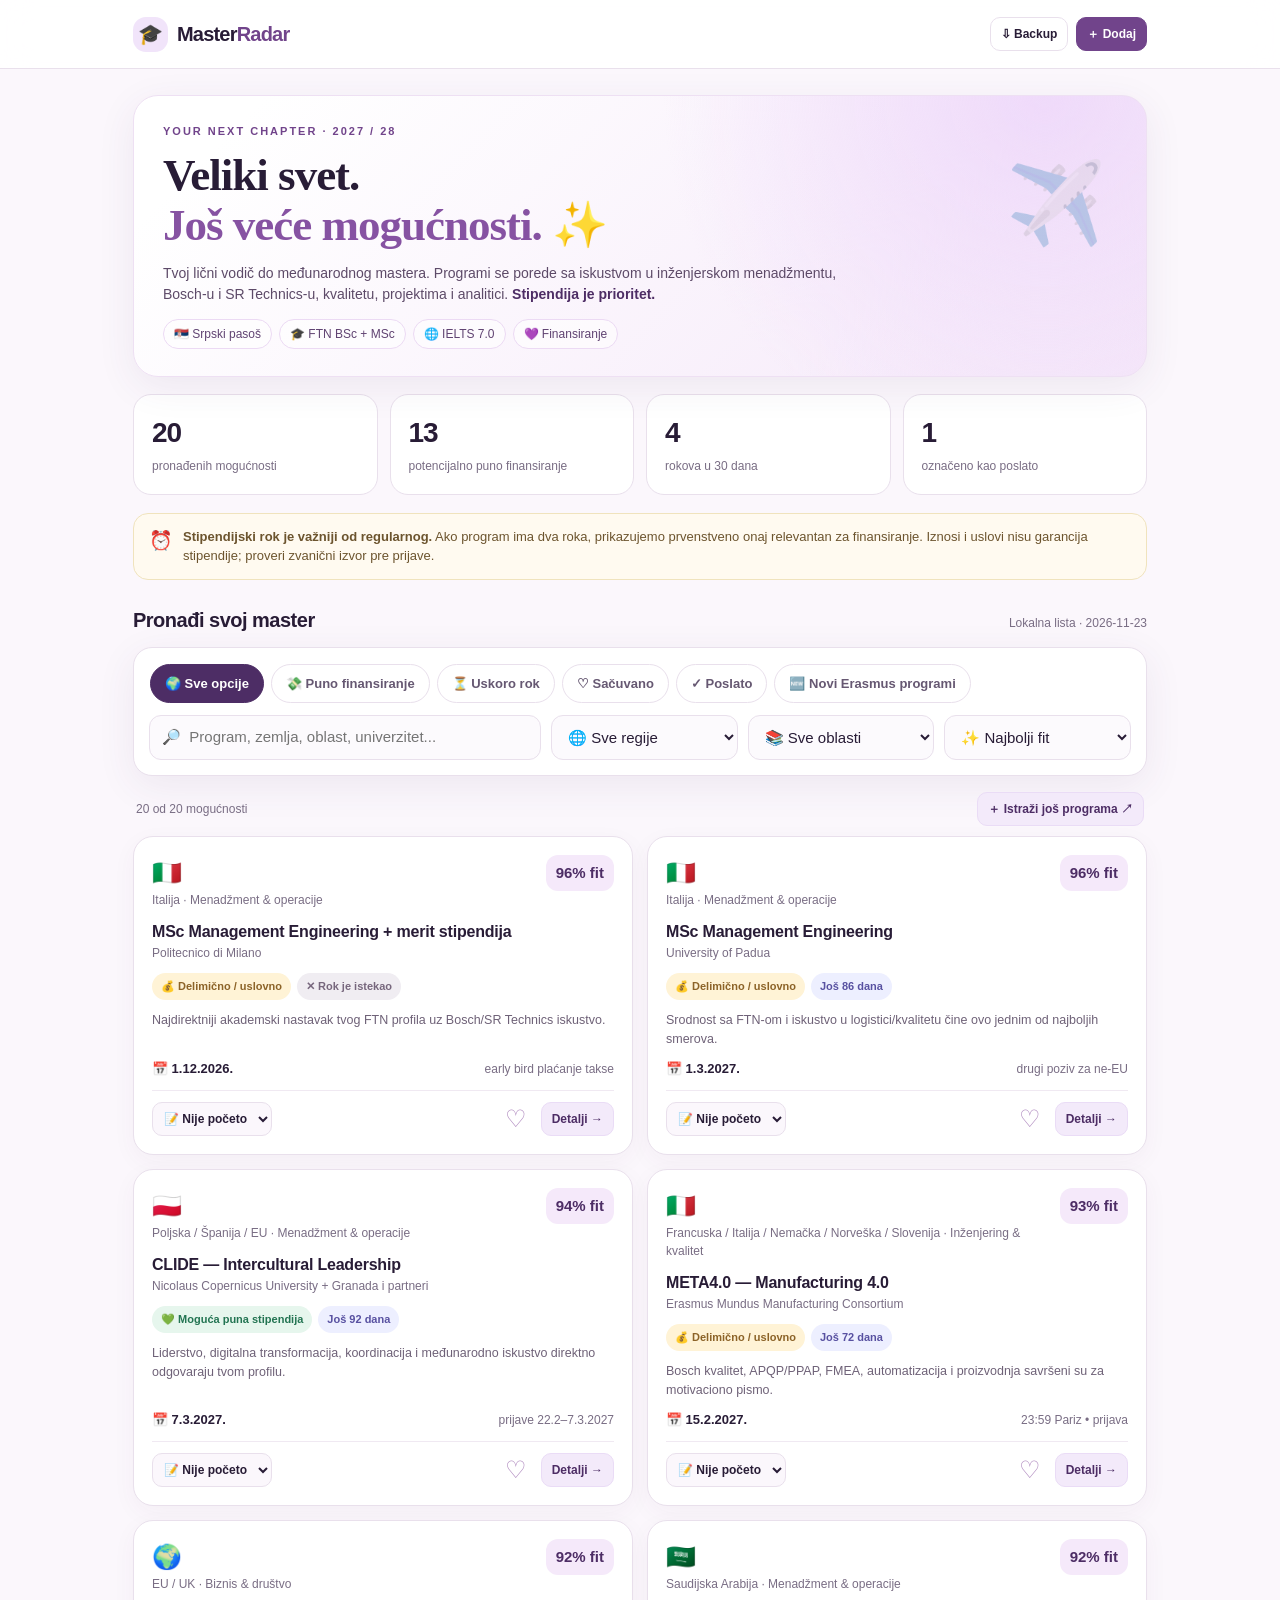
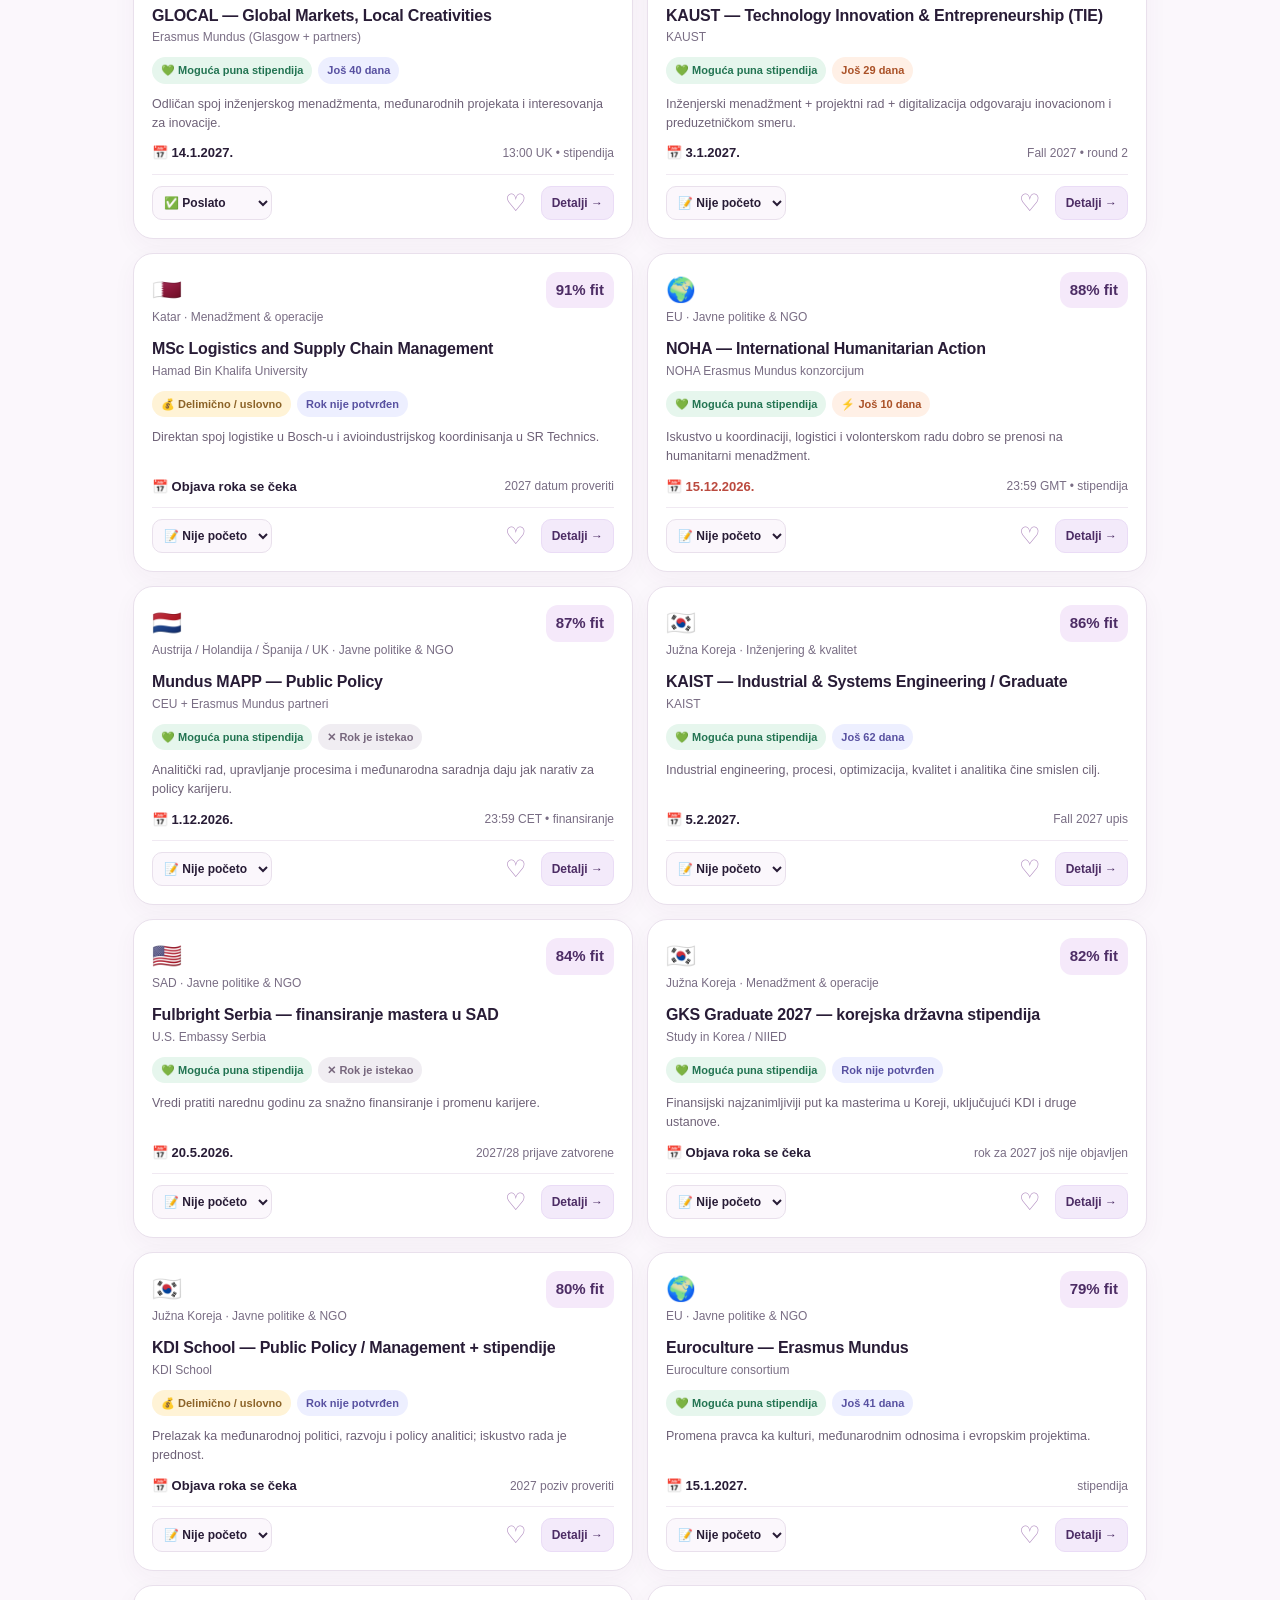
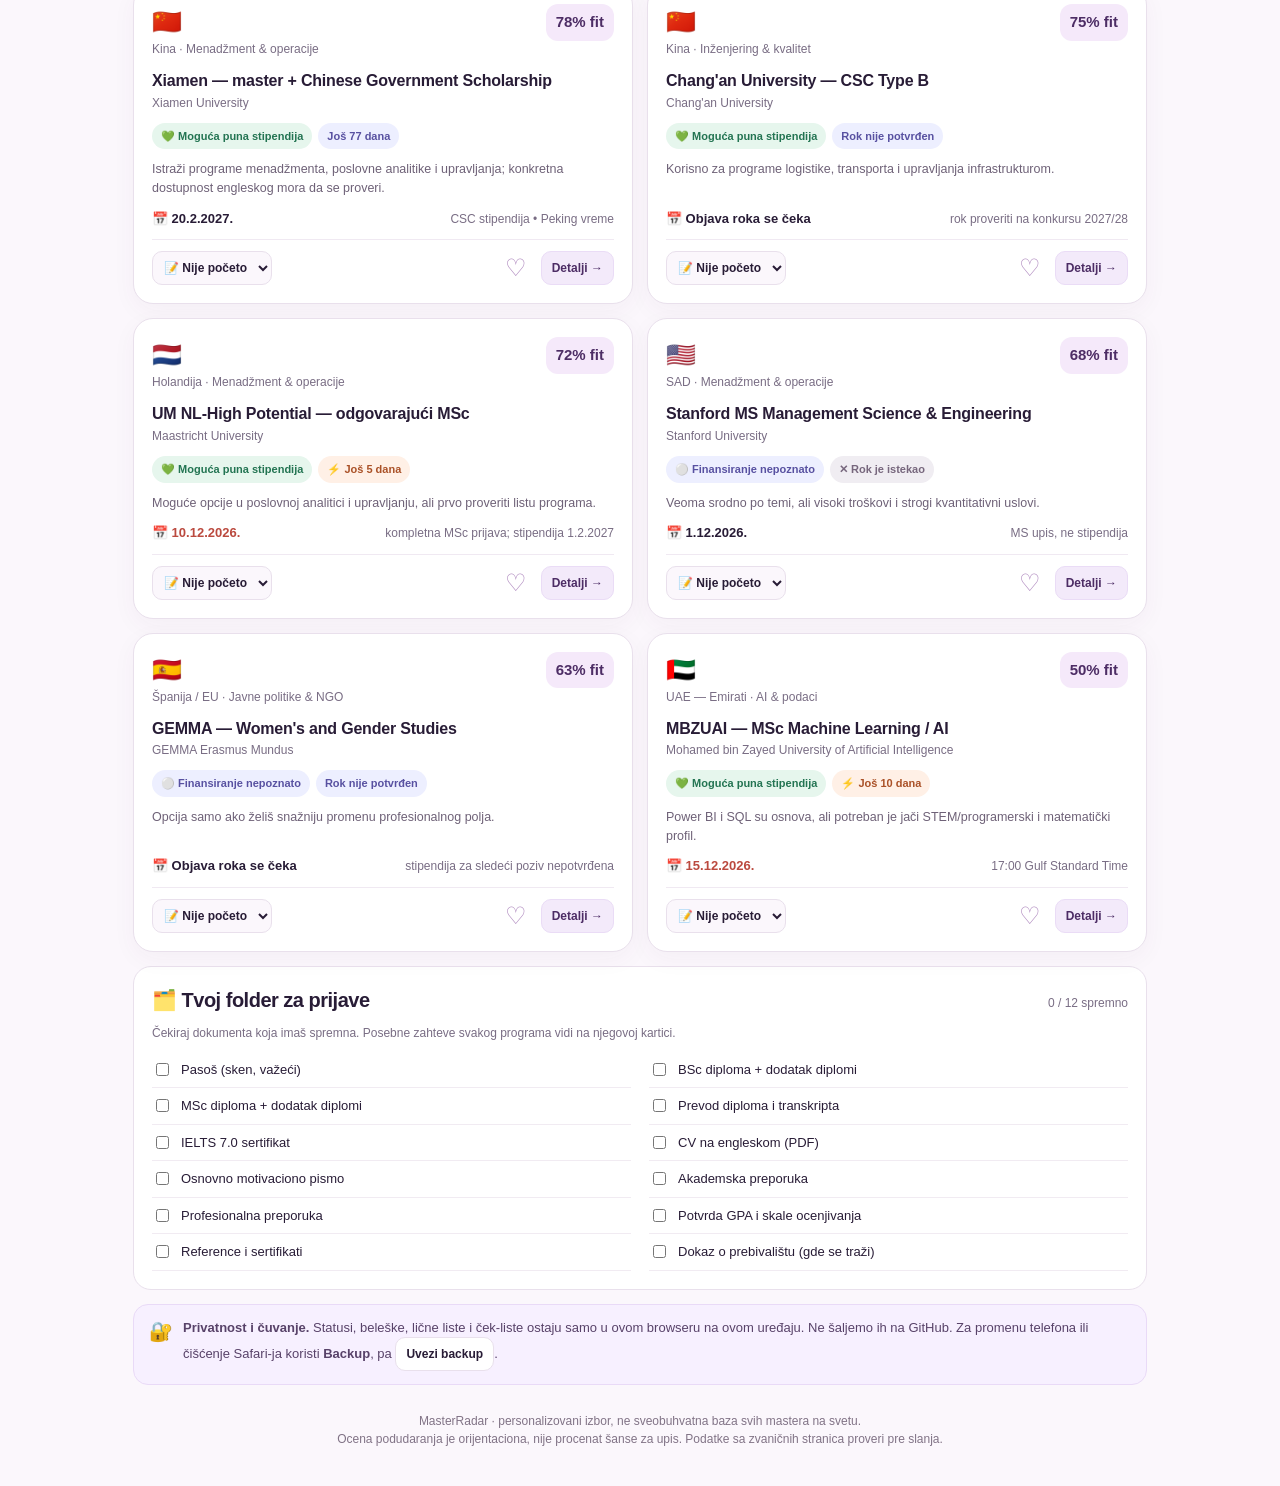
==== commit d2c69eee: "Fix MasterRadar discovery filter syntax" ====
--- a/site/masterradar/index.html
+++ b/site/masterradar/index.html
@@ -70,7 +70,7 @@
 function getStatus(p){return state.statuses[p.id]||"novo"}
 function isSent(p){return ["poslato","intervju","primljena"].includes(getStatus(p))}
 function filterPrograms(){var q=$("query").value.trim().toLowerCase(),region=$("region").value,area=$("area").value;var out=programs.filter(function(p){var dd=deadlineLabel(p);if(view==="all"&&p.candidate)return false;if(view==="discovered"&&!p.candidate)return false;return (!q||fullText(p).includes(q))&&(!region||p.region===region)&&(!area||p.area===area)&&
-(view==="all"||view==="funded"&&p.funding==="full"||view==="soon"&&dd.n>=0&&dd.n<=30||view==="saved"&&!!state.saved[p.id]||view==="sent"&&isSent(p)||view==="discovered"&&!!p.candidate))});var sort=$("sort").value;out.sort(function(a,b){if(sort==="deadline")return (dayDiff(a.deadline)===null?99999:dayDiff(a.deadline)<0?99998:dayDiff(a.deadline))-(dayDiff(b.deadline)===null?99999:dayDiff(b.deadline)<0?99998:dayDiff(b.deadline));if(sort==="country")return a.country.localeCompare(b.country);return (b.fit||0)-(a.fit||0)});return out}
+(view==="all"||view==="funded"&&p.funding==="full"||view==="soon"&&dd.n>=0&&dd.n<=30||view==="saved"&&!!state.saved[p.id]||view==="sent"&&isSent(p)||view==="discovered"&&!!p.candidate)});var sort=$("sort").value;out.sort(function(a,b){if(sort==="deadline")return (dayDiff(a.deadline)===null?99999:dayDiff(a.deadline)<0?99998:dayDiff(a.deadline))-(dayDiff(b.deadline)===null?99999:dayDiff(b.deadline)<0?99998:dayDiff(b.deadline));if(sort==="country")return a.country.localeCompare(b.country);return (b.fit||0)-(a.fit||0)});return out}
 function card(p){var d=deadlineLabel(p),status=getStatus(p),saved=!!state.saved[p.id],urgent=d.n>=0&&d.n<=14;return '<article class="program"><div class="prog-top"><div><span class="flag">'+flag(p)+'</span><div class="school">'+safe(p.country)+' · '+safe(p.area)+'</div></div><div class="score" title="Tematska srodnost, nije šansa za upis">'+safe(p.fit||"—")+'% fit</div></div><div><h3>'+safe(p.title)+'</h3><div class="school">'+safe(p.university)+'</div></div><div class="chips"><span class="chip '+(p.funding==="full"?"full":p.funding==="partial"?"partial":"info")+'">'+fundingLabel(p.funding)+'</span><span class="chip '+d.kind+'">'+(d.n<0?"✕ ":urgent?"⚡ ":"") +d.html+'</span></div><p class="reason">'+safe(p.why)+'</p><div class="progress"><span class="deadline '+(urgent?"urgent":"")+'">📅 '+safe(formatDate(p.deadline))+'</span><span class="sub">'+safe(p.deadlineNote||"")+'</span></div><div class="cardfoot"><select class="status-select" aria-label="Status prijave" data-status="'+safe(p.id)+'">'+statusOptions(status)+'</select><div class="footbuttons"><button class="bookmark '+(saved?"on":"")+'" aria-label="Sačuvaj program" data-save="'+safe(p.id)+'">'+(saved?"♥":"♡")+'</button><button class="btn small soft" data-detail="'+safe(p.id)+'">Detalji →</button></div></div></article>'}
 function statusOptions(current){return[["novo","📝 Nije početo"],["pripremam","🧩 Pripremam"],["poslato","✅ Poslato"],["intervju","💬 Intervju"],["primljena","🎉 Primljena"],["odbijeno","⚪ Odbijeno"]].map(function(t){return'<option value="'+t[0]+'" '+(t[0]===current?"selected":"")+'>'+t[1]+'</option>'}).join("")}
 function render(){var out=filterPrograms();$("cards").innerHTML=out.map(card).join("")||'<div class="empty">🔎 Nema rezultata za ove filtere. Probaj drugu oblast ili region.</div>';$("resultCount").textContent=out.length+" od "+programs.length+" mogućnosti";
